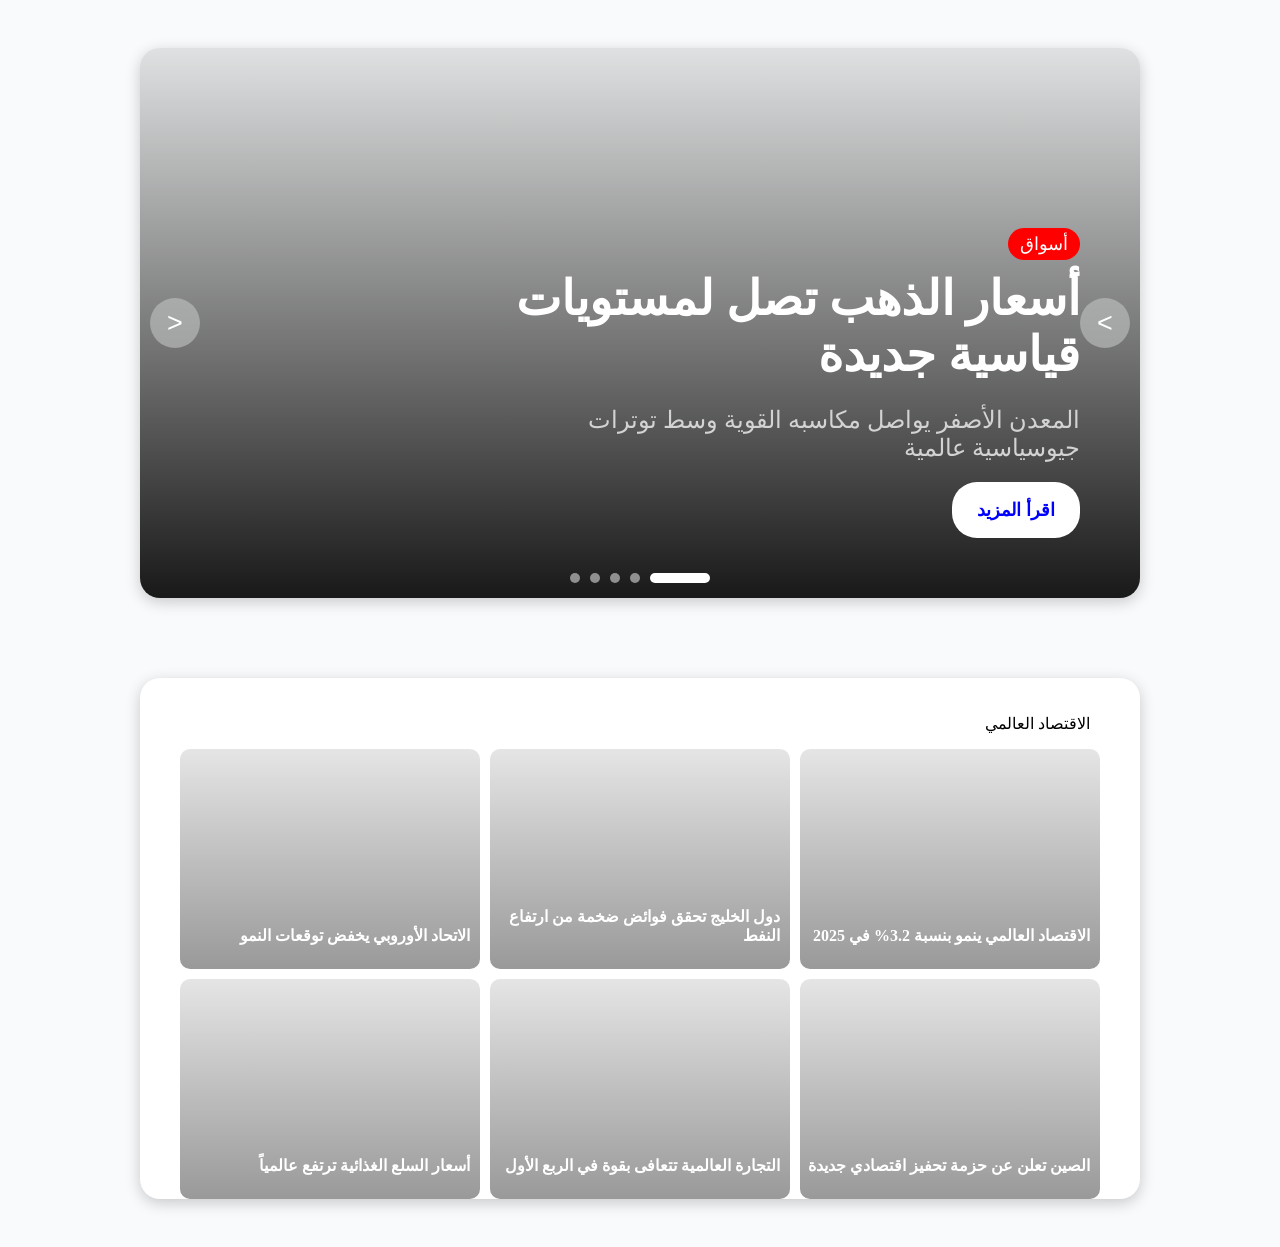
==== economy.html @ 6b6aeaf8 "feat:add global-news" ====
<!DOCTYPE html>
<html lang="ar" dir="rtl">
  <head>
    <meta charset="UTF-8" />
    <meta name="viewport" content="width=device-width, initial-scale=1.0" />
    <title>Economy-News</title>
    <link rel="stylesheet" href="./styles/economy.css" />
  </head>
  <body>
    <main>
      <section class="container">
        <section class="slider">
          <!-- <div class="slide active">
                    <div class="content">
                        <span class="category">اسواق</span>
                        <h2>الاقتصاد العالمي ينمو بنسبة 3.2% في 2025</h2>
                        <p>توقع صندوق النقد الدولي نمو الاقتصاد العالمي بنسبة 3.2% خلال العام الحالي، مدفوعاً بالتعافي القوي للاقتصادات الناشئة...</p>
                        <button>اقرأ المزيد</button>
                    </div>
                </div> -->

          <button id="pre"><</button>
          <button id="nxt">></button>
          <div class="dots">
            <div class="dot"></div>
            <div class="dot"></div>
            <div class="dot"></div>
            <div class="dot"></div>
            <div class="dot"></div>
          </div>
        </section>
      </section>
      <section class="container">
        <div class="global">
          <div class="global-title"><p>الاقتصاد العالمي</p></div>
          <section class="global-cards"></section>
        </div>
      </section>
      <section class="container"></section>
    </main>
    <!-- modal to show details of each slider -->
    <div class="modal" id="modal">
      <div class="modal-content">
        <span class="close">&times;</span>
        <img id="modal-img" src="" alt="" />
        <h2 id="modal-title"></h2>
        <p id="modal-text"></p>
      </div>
    </div>

    <script src="./scripts/economy.js"></script>
  </body>
</html>
---- styles/economy.css ----
body {
  background: #f9fafb;
  box-sizing: border-box;
}
.container {
  width: 100%;
  display: flex;
  flex-flow: wrap row;
}
.slider {
  width: 90%;
  max-width: 1000px;
  margin: 40px auto;
  overflow: hidden;
  border-radius: 20px;
  box-shadow: 0 4px 15px rgba(0, 0, 0, 0.2);
  position: relative;
}

.slide {
  position: absolute;
  width: 100%;
  height: 550px;
  /* opacity?? */
  opacity: 0.5;
  background-repeat: no-repeat;
  background-size: cover;
  transition: opacity ease 0.7s;
}

.slide.active {
  position: relative;
  opacity: 1;
}

#pre,
#nxt {
  position: absolute;
  top: 50%;
  background: #bfc0c19f;
  color: white;
  border: none;
  border-radius: 50%;
  padding: 10px;
  font-size: 27px;
  width: 50px;
  height: 50px;
  font-weight: 100;
  transition: all 0.3s;
  transform: translateY(-50%);
  z-index: 100;
}
#pre {
  left: 10px;
}
#nxt {
  right: 10px;
}

#pre:hover,
#nxt:hover {
  background-color: #bfc0c1b9;
  cursor: pointer;
}

.content {
  max-width: 60%;
  color: white;
  text-align: right;
  margin: auto auto;
  bottom: 60px;
  right: 60px;
  position: absolute;
}
.category {
  background: red;
  color: white;
  border: none;
  padding: 6px 12px;
  border-radius: 25px;
  font-size: 18px;
}

.content h2 {
  font-size: 3rem;
  margin: 15px 0;
}

.content p {
  font-size: 1.5rem;
  color: lightgray;
  margin-bottom: 20px;
}

.content button {
  background: white;
  border: none;
  color: blue;
  line-height: 2;
  font-size: 18px;
  font-weight: 100;
  border-radius: 25px;
  padding: 10px 25px;
  cursor: pointer;
  font-weight: bold;
  transition: all 0.3s;
}
.content button:hover {
  background: #f1f1f1;
}

.dots {
  position: absolute;
  display: flex;
  bottom: 15px;
  width: 100%;
  justify-content: center;
  z-index: 100;
}
.dot {
  width: 10px;
  height: 10px;
  background: white;
  border-radius: 50%;
  margin: 0 5px;
  cursor: pointer;
  opacity: 0.5;
  transition: 0.3s;
}
.dot.active {
  opacity: 1;
  width: 60px;
  border-radius: 30px;
}
/* // ================================================
// ================modal Section==================
// ================================================ */
.modal {
  display: none;
  position: fixed;
  inset: 0;
  z-index: 100;
  background: rgba(0, 0, 0, 0.7);
  backdrop-filter: blur(5px);
  justify-content: center;
  align-items: center;
}

.modal-content {
  background: #fff;
  border-radius: 16px;
  padding: 25px;
  width: 90%;
  max-width: 600px;
  box-shadow: 0 10px 30px rgba(0, 0, 0, 0.25);
  position: relative;
  text-align: right;
  direction: rtl;
}

.modal-content img {
  width: 100%;
  height: 300px;
  object-fit: cover;
  border-radius: 10px;
  margin-bottom: 15px;
}

.modal-content h2 {
  margin: 10px 0;
  font-size: 1.4rem;
  color: #222;
}

.modal-content p {
  color: #555;
  font-size: 1rem;
  line-height: 1.8;
}

.close {
  position: absolute;
  top: 15px;
  left: 15px;
  background: crimson;
  color: #fff;
  border: none;
  border-radius: 50%;
  width: 32px;
  height: 32px;
  font-size: 20px;
  cursor: pointer;
  text-align: center;
  line-height: 30px;
}

.close:hover {
  background: #a30000;
  transform: rotate(180deg);
  transition: 0.3s;
}

/* // ================================================
// ================globalEconomyNewsSection===========
// ================================================ */

.global {
  background: #ffffff;
  direction: rtl;
  width: 90%;
  max-width: 1000px;
  margin: 40px auto;
  overflow: hidden;
  border-radius: 20px;
  box-shadow: 0 4px 15px rgba(0, 0, 0, 0.2);
  position: relative;
}
.global-title {
  direction: rtl;
  width: 80%;
  padding-right: 50px;
  padding-top: 20px;
}
.global-cards {
  display: flex;
  width: 100%;
  align-items: center;
  justify-content: center;
  flex-flow: row wrap;
  margin-top: 10px;
  gap: 10px;
}

.global-card {
  height: 220px;
  width: 300px;
  border-radius: 10px;
  position: relative;
  background-repeat: no-repeat;
  background-size: cover;
  transition: all .3s ease !important;
}
.global-card:hover {
  cursor: pointer;
  background: linear-gradient(rgba(0, 0, 0, 0.1), rgba(0, 0, 0, 0.9));
  background-repeat: no-repeat;
  background-size: cover;
  transform: translateY(-5px) !important;
}

.global-card button {
  display: none;
  background: white;
  border: none;
  color: blue;
  line-height: 2;
  font-size: 18px;
  font-weight: 100;
  border-radius: 25px;
  padding: 5px 25px;
  cursor: pointer;
  font-weight: bold;
  transition: all 0.3s;
  /* display: block; */
  position: absolute;
  top: 50%;
  left: 50%;
  transform: translate(-50%, -50%);
}
.global-card button:hover {
  background: #f1f1f1;
}
.global-card-content > p {
  direction: rtl;
  color: white;
  font-weight: bold;
  position: absolute;
  bottom: 8px;
  right: 10px;
}
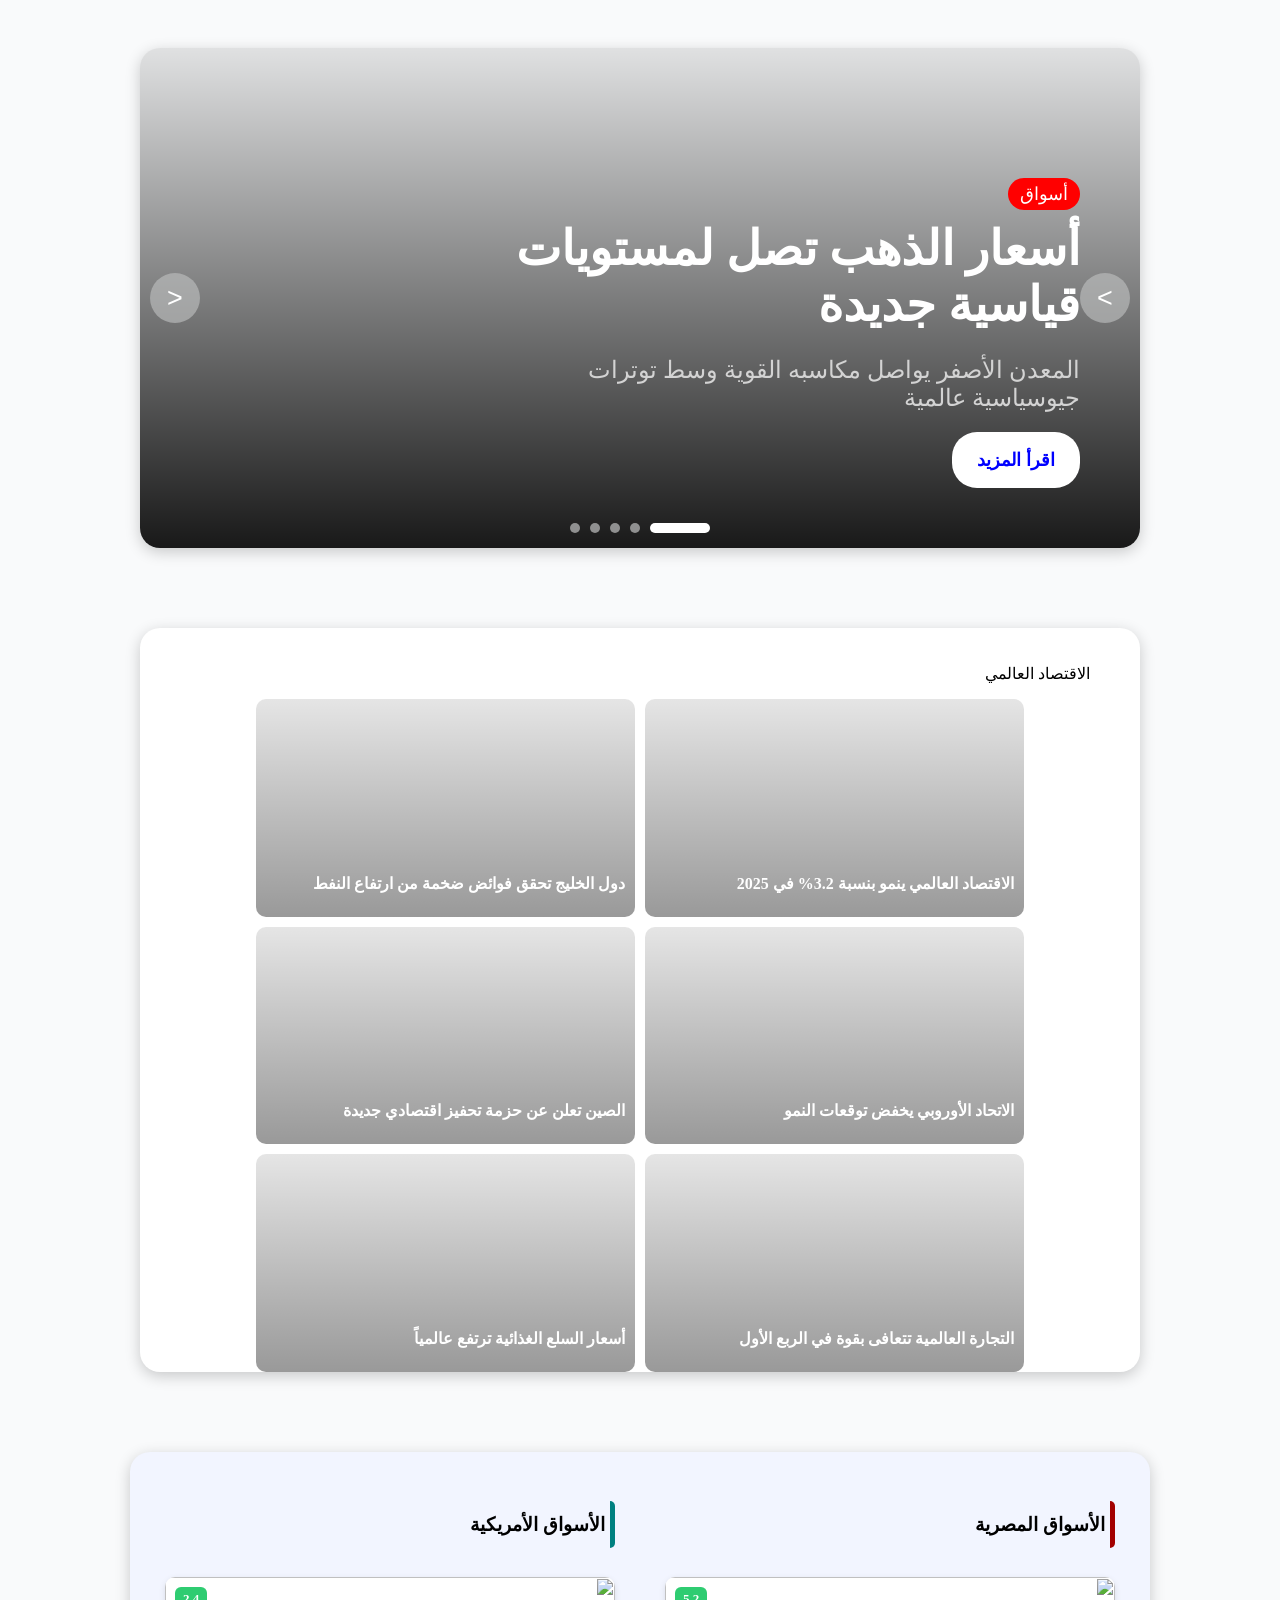
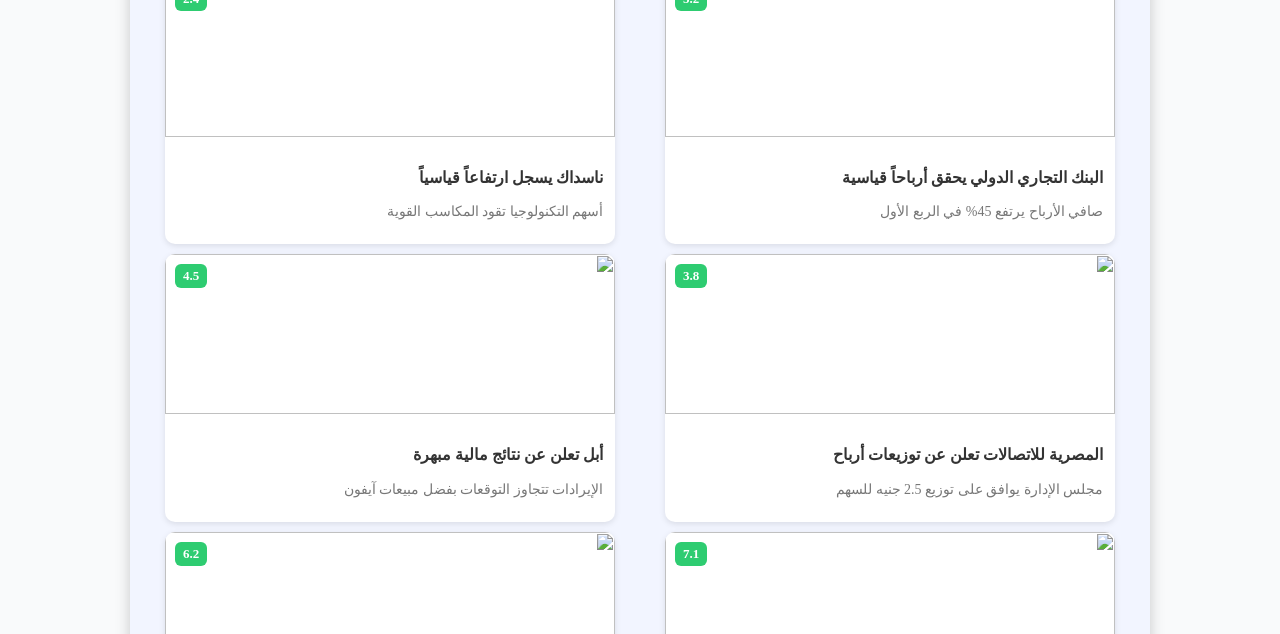
==== commit c1e1b5ce: "feat:add markets-news" ====
--- a/economy.html
+++ b/economy.html
@@ -36,6 +36,19 @@
           <section class="global-cards"></section>
         </div>
       </section>
+      <section class="container">
+        <section class="markets">
+          <div class="makets-container">
+            <div class="EgyptMarket">
+              <div class="market-title"><h3>الأسواق المصرية</h3></div>
+             </div>
+            <div class="USMarket">
+              <div class="market-title"><h3>الأسواق الأمريكية</h3></div>
+            </div>
+          </div>
+        </section>
+      </section>
+      <section class="container"></section>
       <section class="container"></section>
     </main>
     <!-- modal to show details of each slider -->
--- a/styles/economy.css
+++ b/styles/economy.css
@@ -20,7 +20,7 @@
 .slide {
   position: absolute;
   width: 100%;
-  height: 550px;
+  height: 500px;
   /* opacity?? */
   opacity: 0.5;
   background-repeat: no-repeat;
@@ -238,7 +238,7 @@
   position: relative;
   background-repeat: no-repeat;
   background-size: cover;
-  transition: all .3s ease !important;
+  transition: all 0.3s ease !important;
 }
 .global-card:hover {
   cursor: pointer;
@@ -278,3 +278,246 @@
   bottom: 8px;
   right: 10px;
 }
+/* // ================================================
+// ================MarketsSection=====================
+// ================================================ */
+
+.markets {
+  background: #f2f5ff;
+  direction: rtl;
+  width: 90%;
+  max-width: 1000px;
+  margin: 40px auto;
+  overflow: hidden;
+  border-radius: 20px;
+  box-shadow: 0 4px 15px rgba(0, 0, 0, 0.2);
+  position: relative;
+  padding: 10px;
+}
+.makets-container {
+  display: flex;
+  flex-flow: row wrap;
+  align-items: center;
+  justify-content: space-around;
+}
+.market-title {
+  direction: rtl;
+  padding-top: 20px;
+}
+.EgyptMarket .market-title h3 {
+  line-height: 2;
+  padding: 5px;
+  border-right: #a30000 solid 5px;
+  border-radius: 0px 5px 5px 0px;
+}
+.USMarket .market-title h3 {
+  line-height: 2;
+  padding: 5px;
+  border-right: teal solid 5px;
+  border-radius: 0px 5px 5px 0px;
+}
+
+.EgyptMarket,
+.USMarket {
+  display: flex;
+  flex-flow: column wrap;
+  gap: 10px;
+  width: 45%;
+}
+.market-card {
+  background: #fff;
+  border-radius: 10px;
+  box-shadow: 0 2px 6px rgba(0, 0, 0, 0.1);
+  overflow: hidden;
+  width: 100%;
+  transition: transform 0.3s ease;
+  cursor: pointer;
+}
+
+.image-wrapper {
+  position: relative;
+    overflow: hidden;
+}
+
+.image-wrapper img {
+  width: 100%;
+  height: 160px;
+  object-fit: cover;
+  transition: transform 0.3s ease;
+}
+
+.image-wrapper img:hover {
+  width: 100%;
+  height: 160px;
+  object-fit: cover;
+  transform: scale(1.2);
+}
+.percent {
+  position: absolute;
+  top: 10px;
+  left: 10px;
+  background-color: #2ecc71;
+  color: white;
+  font-size: 13px;
+  font-weight: bold;
+  padding: 4px 8px;
+  border-radius: 6px;
+}
+
+.info {
+  padding: 10px 12px;
+}
+
+.info h3 {
+  font-size: 16px;
+  color: #333;
+  margin-bottom: 5px;
+  line-height: 1.4;
+}
+
+.info p {
+  font-size: 14px;
+  color: #777;
+}
+
+/* ======================================================
+   ================ RWD =================================
+   ====================================================== */
+
+@media (max-width: 1024px) {
+  .content {
+    max-width: 80%;
+    right: 30px;
+    bottom: 40px;
+  }
+
+  .content h2 {
+    font-size: 2.2rem;
+  }
+
+  .content p {
+    font-size: 1.2rem;
+  }
+
+  .global-card {
+    width: 45%;
+  }
+
+  .EgyptMarket,
+  .USMarket {
+    width: 48%;
+  }
+}
+
+@media (max-width: 768px) {
+  .slider {
+    width: 95%;
+  }
+
+  .slide {
+    height: 350px;
+  }
+
+  #pre,
+  #nxt {
+    width: 40px;
+    height: 40px;
+    font-size: 22px;
+  }
+
+  .content {
+    max-width: 90%;
+    right: 20px;
+    bottom: 30px;
+  }
+
+  .content h2 {
+    font-size: 1.8rem;
+  }
+
+  .content p {
+    font-size: 1rem;
+  }
+
+  .global-cards {
+    flex-direction: column;
+  }
+
+  .global-card {
+    width: 80%;
+  }
+
+  .makets-container {
+    flex-direction: column;
+  }
+
+  .EgyptMarket,
+  .USMarket {
+    width: 90%;
+  }
+}
+
+@media (max-width: 480px) {
+  .slide {
+    height: 250px;
+  }
+
+  .content {
+    position: absolute;
+    max-width: 100%;
+    right: 10px;
+    bottom: 15px;
+    text-align: center;
+  }
+
+  .content h2 {
+    font-size: 1.4rem;
+  }
+
+  .content p {
+    font-size: 0.9rem;
+  }
+
+  .content button {
+    font-size: 0.9rem;
+    padding: 8px 18px;
+  }
+
+  #pre,
+  #nxt {
+    width: 35px;
+    height: 35px;
+    font-size: 18px;
+  }
+
+  .global {
+    width: 95%;
+  }
+
+  .global-card {
+    width: 100%;
+    height: 200px;
+  }
+
+  .markets {
+    width: 95%;
+    padding: 5px;
+  }
+
+  .EgyptMarket,
+  .USMarket {
+    width: 100%;
+  }
+
+  .market-card img {
+    height: 120px;
+  }
+
+  .info h3 {
+    font-size: 14px;
+  }
+
+  .info p {
+    font-size: 12px;
+  }
+}
